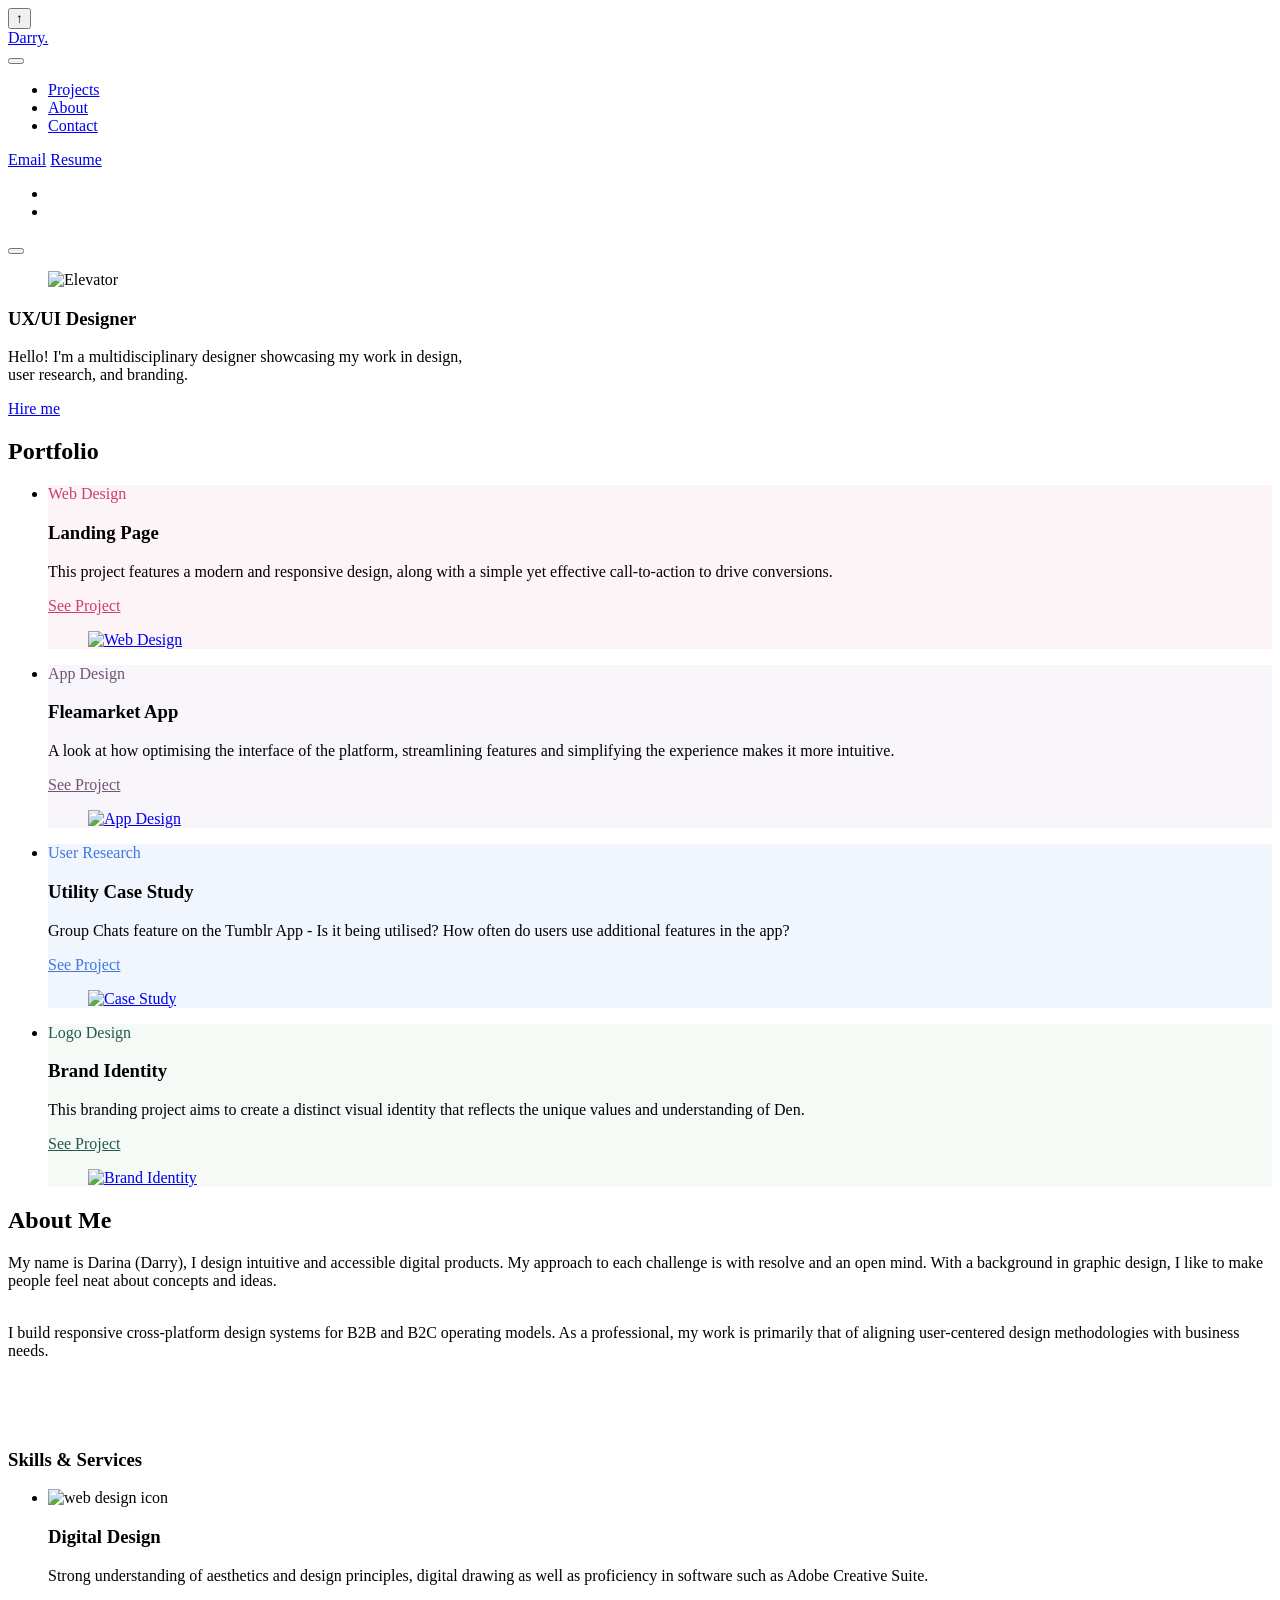
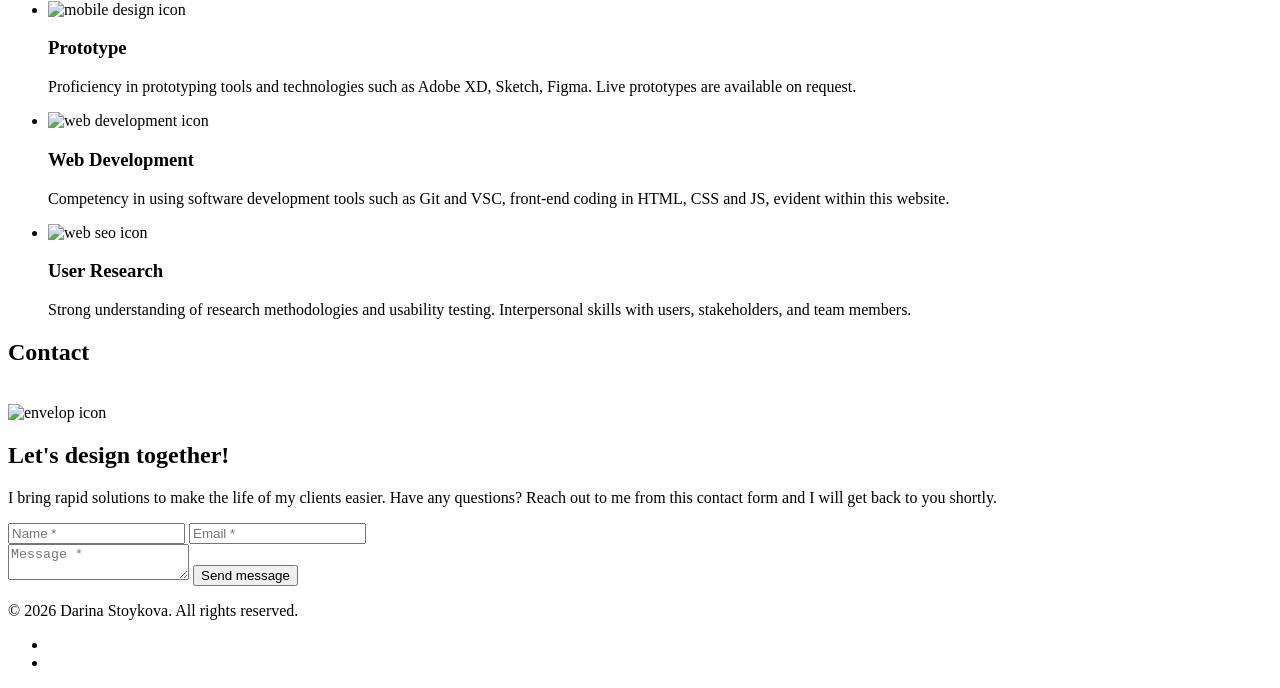
==== index.html @ 63b422dd "Got married" ====
<!DOCTYPE html>
<html lang="en">

<head>
  <meta charset="UTF-8">
  <meta http-equiv="X-UA-Compatible" content="IE=edge">
  <meta name="viewport" content="width=device-width, initial-scale=1.0">

  <!-- 
    - primary meta tags
  -->
  <title>Darina Stoykova</title>
  <meta name="title" content="Darina Stoykova - Portfolio Website">
  <meta name="description" content="Welcome to Darina's personal portfolio website :)">

  <!-- 
    - favicon
  -->
  <link rel="shortcut icon" href="./favicon.svg" type="image/svg+xml"> 

  <!-- 
    - google font link
  -->
  <link rel="preconnect" href="https://fonts.googleapis.com">
  <link rel="preconnect" href="https://fonts.gstatic.com" crossorigin>
  <link href="https://fonts.googleapis.com/css2?family=Manrope:wght@500;700&display=swap" rel="stylesheet">

  <!-- 
    - custom css link
  -->
  <link rel="stylesheet" href="./assets/css/style.css">
  <link rel="stylesheet" href="./assets/css/shape.css">
  


  <!-- 
    - preload images
  -->
  <link rel="preload" as="image" href="./assets/images/hero-banner.jpg">
  <!-- <link rel="preload" as="image" href="./assets/images/Blog.svg"> -->

  <!-- 
    - floating shapes 
  -->
  <button id="back-to-top-btn"> ↑ </button>


</head>

<body>

  <!-- 
    - #HEADER
  -->
  
  <header class="header" data-header>
    <div class="container">

     <a href="https://darinastoykova.github.io/" element class="logo"> Darry. </a> 
        <!-- <img src="./assets/images/...svg" width="64" height="24" alt="Darry home"> -->
      

      <nav class="navbar" data-navbar>

        <div class="navbar-top">
          <a href="#" class="logo">
            <!-- <img src="./assets/images/logo-light.svg" width="64" height="24" alt="Darry home"> -->
          </a>

          <button class="nav-close-btn" aria-label="close menu" data-nav-toggler>
            <ion-icon name="close-outline" aria-hidden="true"></ion-icon>
          </button>
        </div>

        <ul class="navbar-list">

          

          <li> 
            <a href="#portfolio" class="navbar-link" >Projects</a>
          </li>
          <li>
            <a href="#aboutme" class="navbar-link" >About</a>
          </li>

          <!-- <li>
            <a href="#" class="navbar-link">Resume</a>
          </li> -->

		  <li>
            <a href="#contact" class="navbar-link" >Contact</a>
          </li>

        </ul>

        <div class="wrapper">
          <a href="https://formsubmit.co/el/kopexa" class="social-link">Email</a>
          <!-- <a href="https://www.behance.net/darinastoykova" class="social-link">BeHance</a> -->
          <a href="https://drive.google.com/file/d/1IBI1pzovfIJgzTdyLalBbMPJ916jJwyF/view?usp=drive_link" target="_blank"  class="social-link">Resume</a>
        </div>

        <ul class="social-list">

          <li>
            <a href="https://www.behance.net/darinastoykova" class="social-link" target="_blank">
              <ion-icon name="logo-behance"></ion-icon>
            </a>
          </li>

          <li>
            <a href="https://www.linkedin.com/in/darinastoykova/" class="social-link" target="_blank">
              <ion-icon name="logo-linkedin"></ion-icon>
            </a>
          </li>

          <!-- <li>
            <a href="#" class="social-link">
              <ion-icon name="logo-dribbble"></ion-icon>
            </a>
          </li> -->

        </ul>
        

      </nav>

      <button class="nav-open-btn" aria-label="open menu" data-nav-toggler>
        <ion-icon name="menu-outline" aria-hidden="true"></ion-icon>
      </button>

      <div class="overlay" data-nav-toggler data-overlay></div>

    </div>
  </header>





  <main>
    <article>

      <!-- 
        - #HERO
      -->

      <section class="section hero" aria-label="home">
        <div class="container">

          <figure class="hero-banner">
            <img src="./assets/images/hero-banner.jpg" width="540" height="540" alt="Elevator" class="w-100"
              data-reveal="top"> 

            <!-- <img src=" " width="203" height="91" alt="Elipse" class="shape"
              data-reveal="top" data-reveal-delay="0.25s">  -->
          </figure>

          <div class="hero-content">

            <h1 class="h1 hero-title" data-reveal="top" data-reveal-delay="0.5s">
              UX/UI Designer
            </h1>

            <p class="section-text" data-reveal="top" data-reveal-delay="0.75s">
              Hello! I'm a multidisciplinary designer showcasing my work in design,
              <br> user research, and branding.
        
              <!-- Hello! My mission is to design for great experiences. -->
				<!-- Hello! I'm Darina, a freelance user experience and graphic designer currently based in Varna. Let's create
			  together! -->
            </p>
            
            <div class="btn-wrapper" data-reveal="top" data-reveal-delay="1s">
              

              <a href="#contact" class="btn btn-primary">Hire me</a>
              <!-- <a href="https://drive.google.com/file/d/1IBI1pzovfIJgzTdyLalBbMPJ916jJwyF/view?usp=share_link" class="btn btn-primary">Resume</a>  -->
              
            </div>
          

          </div>

        </div>
      </section>

      <!-- 
        - #PROJECT
      -->
      
      <section class="section project" aria-labelledby="project-label" id="portfolio">
        
        
          <div class="shape"> </div>
          
        <div class="project-container"> </div>
        <div class="container">
          
          
         
          

            <div class="title-wrapper" data-reveal="top">
           
			       <h2 class="h2 section-title" id="project-label">Portfolio</h2>
              

              <!-- <p class="section-text">
                Check out some of my latest projects with creative ideas. 
              </p> -->
			  
            </div>
             

            <!-- <a href="#" class="btn btn-secondary">See All Projects</a>  -->

          
                                                                                             
          <ul class="grid-list">
            

            <li>
              <div class="project-card project-card-1" style="background-color: #fcf4f6">

                <div class="card-content" data-reveal="left">

                  <p class="card-tag" style="color: #ce3e6c">Web Design</p>

                  <h3 class="h3 card-title">Landing Page</h3>

                  <p class="card-text">
                    <!-- Maecenas faucibus mollis interdum sed posuere consectetur est at lobortis. Scelerisque id ligula
                    porta felis euismod semper. Fusce dapibus tellus cursus. -->
                    This project features a modern and responsive design, along with a simple yet effective call-to-action to drive conversions. 
                  </p>

                  <a href="./LandingPage.html"  target="_self" class="btn-text" style="color: #ce3e6c">
                    <span class="span">See Project</span>

                    <ion-icon name="arrow-forward-outline" aria-hidden="true"></ion-icon>
                  </a>

                </div>

                <figure class="card-banner" data-reveal="right">
                  <a href="./LandingPage.html"><img src="./assets/images/Frame 1.png" width="650" height="370" loading="lazy" alt="Web Design"
                    class="w-100"> </a>
                </figure>

              </div>
            </li>

            <li>
              <div class="project-card project-card-2" style="background-color: #f8f5fb">

                <div class="card-content" data-reveal="right">

                  <p class=" card-tag" style="color: #725570">App Design</p>

                  <h3 class="h3 card-title">Fleamarket App</h3>

                  <p class="card-text">
                    A look at how optimising the interface of the platform, streamlining features and simplifying the experience makes it more intuitive.
                  </p>

                  <a href="./FleamarketApp.html"  target="_self" class="btn-text" style="color: #725570">
                    <span class="span">See Project</span>

                    <ion-icon name="arrow-forward-outline" aria-hidden="true"></ion-icon>
                  </a>

                </div>

                <figure class="card-banner" data-reveal="left">
                  <a href="./FleamarketApp.html" ><img src="./assets/images/project-2.png" width="625" height="367" loading="lazy" alt="App Design"
                    class="w-100"> </a>
                </figure>

              </div>
            </li>

            <li>
              <div class="project-card project-card-3" style="background-color: #f1f5fd">

                <div class="card-content" data-reveal="left">

                  <p class=" card-tag" style="color: #3f78e0">User Research</p>

                  <h3 class="h3 card-title">Utility Case Study</h3>

                  <p class="card-text">
                    <!-- Maecenas faucibus mollis interdum sed posuere porta consectetur cursus porta lobortis. Scelerisque
                    id ligula felis. -->
                    Group Chats feature on the Tumblr App - Is it being utilised? How often do users use additional 
                    features in the app?
                  </p>

                  <a href="./UserResearch.html" target="_self" class="btn-text" style="color: #3f78e0">
                    <span class="span">See Project</span>

                    <ion-icon name="arrow-forward-outline" aria-hidden="true"></ion-icon>
                  </a>

                </div>

                <figure class="card-banner" data-reveal="right">
                  <a href="./UserResearch.html"> <img src="./assets/images/project-3.png" width="625" height="367" loading="lazy" alt="Case Study" 
                    class="w-110"> </a>
                </figure>

              </div>
            </li>

            <li>
              <div class="project-card project-card-4" style="background-color: #f5faf7">

                <div class="card-content" data-reveal="left">

                  <p class=" card-tag" style="color: #225b4a">Logo Design</p>

                  <h3 class="h3 card-title">Brand Identity</h3>

                  <p class="card-text">
                    This branding project aims to create a distinct visual identity 
                    that reflects the unique values and understanding of Den.
                  </p>

                  <a href="./LogoDesign.html" target="_self" class="btn-text" style="color: #225b4a">
                    <span class="span">See Project</span>

                    <ion-icon name="arrow-forward-outline" aria-hidden="true"></ion-icon>
                  </a>

                </div>

                <figure class="card-banner" data-reveal="right">
                  <a href="./LogoDesign.html"> <img src="./assets/images/project-4.png" width="620" height="370" loading="lazy" alt="Brand Identity"
                    class="w-100"> </a>
                </figure>

              </div>
            </div>
            </li>

          </ul>

         
          </div>
        
      

        

      
      

      </section>
 
    
    <!-- 
        - #ABOUT
      -->
 

      <!-- Whether it's a branding project, a website, or product design, -->
      
	  <section class="section about" aria-label="about" id="aboutme">
     
      
        <div class="container">

          <div class="wrapper">

            <div data-reveal="left">
              <h2 class="h2 section-title">About Me</h2>
              

              <p class="section-text" >
                My name is Darina (Darry), I design intuitive and accessible digital products. 
                My approach to each challenge is with resolve and an open mind. With a background in graphic design, I like to make people feel neat about concepts and ideas.
              </p>

              
            </div>
            <div data-reveal="right">
              
            <p class="section-text right" >
              <br> I build responsive cross-platform design systems for B2B and B2C operating models. As a professional, my work is primarily that of aligning user-centered design methodologies with business needs.
            </p>
            </div>

          

          </div>
          <br>
          <br>
          <br>
          
          <div class="wrapper" data-reveal="bottom" data-reveal-delay="0.25s">
          
            <h3 class="h3 section-title">Skills & Services</h3>
            <section text-align="right">
            <div class="btn-wrapper" data-reveal="bottom" data-reveal-delay="0.25s">
              
              
              <!-- <a href="https://drive.google.com/file/d/1IBI1pzovfIJgzTdyLalBbMPJ916jJwyF/view?usp=share_link" class="btn btn-secondary" target="_blank">Download Resume ↓</a> -->
              
            </div>
             </section>
          </div>
          
          <ul class="grid-list">

            <li data-reveal="bottom">
              <div class="about-card">

                <div class="card-icon">
                  <img src="./assets/images/icon-1.svg" width="52" height="52" loading="lazy" alt="web design icon">
                </div>

                <h3 class="h4 card-title">Digital Design</h3>

                <p class="card-text">
                  <!-- Nulla vitae elit libero, a pharetra augue. Donec id elit non mi porta gravida at eget metus. Cras
                  justo cum sociis natoque magnis. -->
                   Strong understanding of aesthetics and design principles, digital drawing as well as proficiency in software such as Adobe Creative Suite.


                  <!-- Graphic Design <br> Mock-ups <br> Editing  -->
                </p> 

              </div>
            </li>

            <li data-reveal="bottom" data-reveal-delay="0.25s">
              <div class="about-card">

                <div class="card-icon">
                  <img src="./assets/images/icon-2.svg" width="52" height="52" loading="lazy" alt="mobile design icon">
                </div>

                <h3 class="h4 card-title">Prototype</h3>

                <p class="card-text">
                  <!-- Nulla vitae elit libero, a pharetra augue. Donec id elit non mi porta gravida at eget metus. Cras
                  justo cum sociis natoque magnis. -->
                  Proficiency in prototyping tools and technologies such as Adobe XD, Sketch, Figma. Live prototypes are available on request.
                  
                </p>

              </div>
            </li>

            <li data-reveal="bottom" data-reveal-delay="0.5s">
              <div class="about-card">

                <div class="card-icon">
                  <img src="./assets/images/icon-3.svg" width="52" height="52" loading="lazy"
                    alt="web development icon">
                </div>

                <h3 class="h4 card-title">Web Development</h3>

                <p class="card-text">
                  <!-- Nulla vitae elit libero, a pharetra augue. Donec id elit non mi porta gravida at eget metus. Cras
                  justo cum sociis natoque magnis. -->
                  Competency in using software development tools such as Git and VSC, front-end coding in HTML, CSS and JS, evident within this website.
                </p> 

              </div>
            </li>

            <li data-reveal="bottom" data-reveal-delay="0.75s">
              <div class="about-card">

                <div class="card-icon">
                  <img src="./assets/images/icon-4.svg" width="52" height="52" loading="lazy" alt="web seo icon">
                </div>

                <h3 class="h4 card-title">User Research</h3>

                <p class="card-text">
                  <!-- Nulla vitae elit libero, a pharetra augue. Donec id elit non mi porta gravida at eget metus. Cras
                  justo cum sociis natoque magnis. -->
                  Strong understanding of research methodologies and usability testing. Interpersonal skills with users, stakeholders, and team members. 
                </p> 

              </div>
            </li>
          
          </ul>

          
        </section>
        </div>
        <div class="shape"> </div>


      <!-- 
        - #CONTACT
      -->
        
      <!-- <div class="shape"> </div>
          <div class="project-container"> </div> -->
      <section class="section contact" aria-label="contact" id="contact">
        
        
        
        
        <div class="container">
          <div class="grid-list" data-reveal="left">
            
            <h2 class="h2 section-title">Contact</h2> 
            <br>
            
          </div>
            
            

          <div class="contact-card">

            <div class="contact-content" data-reveal="left">
              

              <div class="card-icon">
                <img src="./assets/images/icon-5.svg" width="44" height="44" loading="lazy" alt="envelop icon">
              </div>

              <h2 class="h2 section-title">Let's design together!</h2>

              <p class="section-text">
                I bring rapid solutions to make the life of my clients easier. Have any questions? Reach out to me from
                this contact form and I will get back to you shortly.
              </p>

            </div>

            <form action="https://formspree.io/f/xrgvozpp" target="_self"  class="contact-form" data-reveal="right" method="post">

              <div class="input-wrapper">
                <input type="text" name="name" placeholder="Name *" required class="input-field">
                <input type="hidden" name="_next" value="Thank you!" >

                <input type="email" name="email_address" placeholder="Email *" required class="input-field">
              </div>

              <textarea name="message" placeholder="Message *" required class="input-field"></textarea>

              <button type="submit" class="btn btn-secondary" target="_next" >Send message</button>

            </form>

          </div>

        </div>
      </section>

    </article>
 
  </main>





  <!-- 
    - #FOOTER
  -->

  <footer class="footer">
    <div class="container">

      <p class="copyright">
        © 2026 Darina Stoykova. All rights reserved.
      </p>
   
      <ul class="social-list">

        <li>
          <a href="https://www.behance.net/darinastoykova" class="social-link" target="_blank">
            <ion-icon name="logo-behance"></ion-icon>
          </a>
        </li>

        <li>
          <a href="https://www.linkedin.com/in/darinastoykova/" class="social-link" target="_blank">
            <ion-icon name="logo-linkedin"></ion-icon>
          </a>
        </li>

        <!-- <li>
          <a href="#" class="social-link">
            <ion-icon name="logo-dribbble"></ion-icon>
          </a>
        </li> -->

      </ul>

    </div>
  </footer>



 <!-- 
    - ionicon link
  -->
  <script type="module" src="https://unpkg.com/ionicons@5.5.2/dist/ionicons/ionicons.esm.js"></script>
  <script nomodule src="https://unpkg.com/ionicons@5.5.2/dist/ionicons/ionicons.js"></script>
  <script src="https://ajax.googleapis.com/ajax/libs/jquery/3.6.3/jquery.min.js"></script>

  <!-- 
    - custom js link
  -->
  <script src="./assets/js/script.js"></script>
  <script src="./assets/js/shape.js"></script>


    
  
</body>

</html>
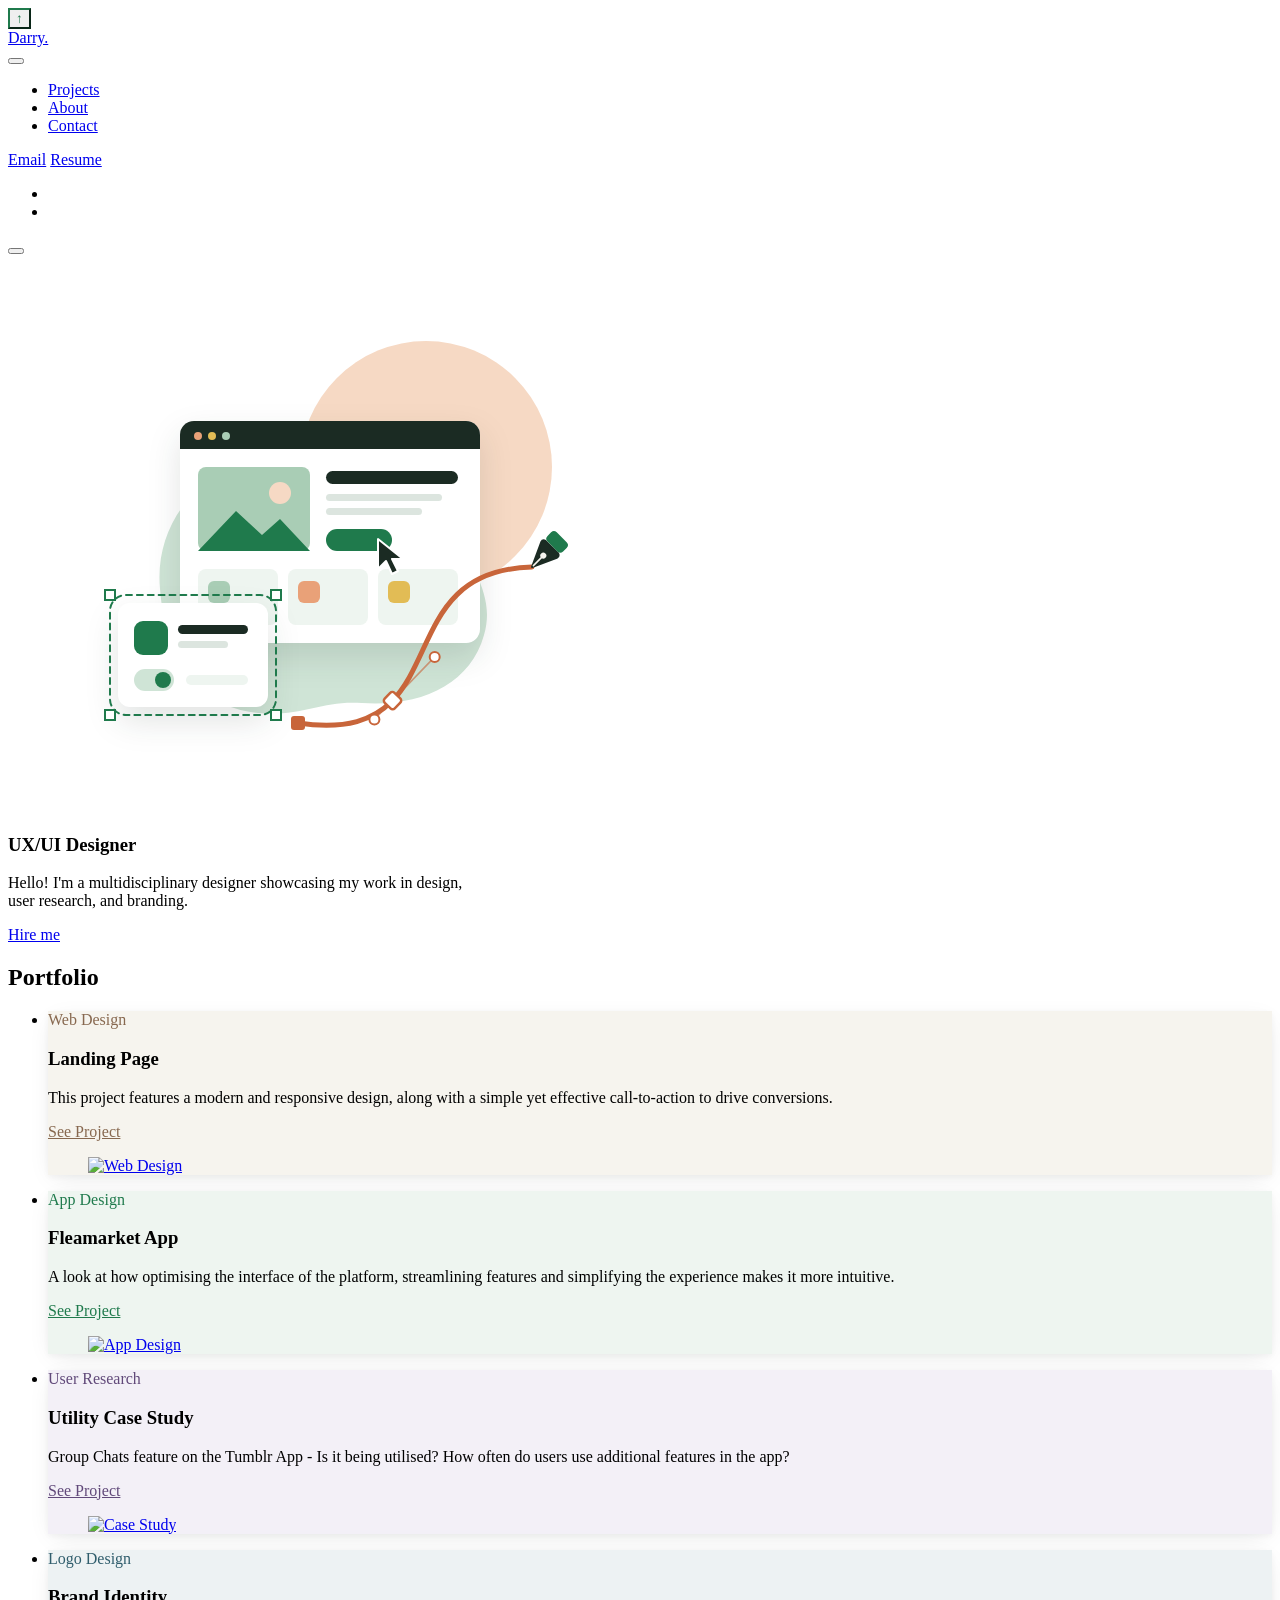
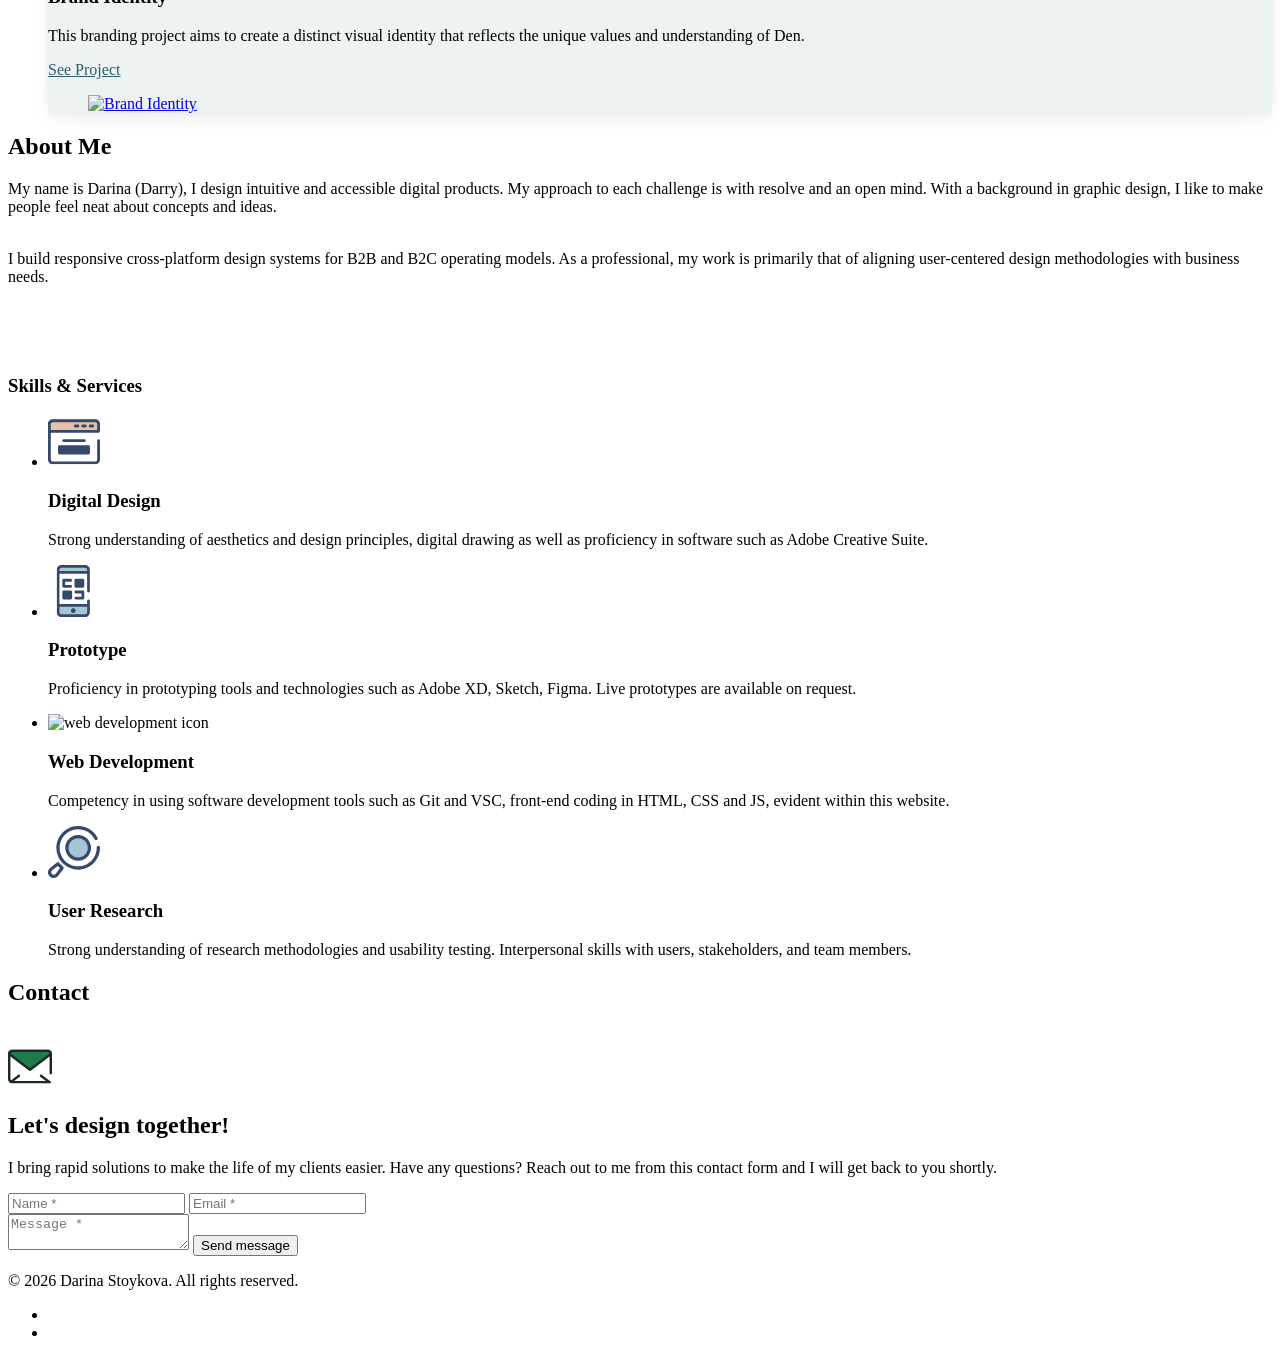
==== commit b415584d: "Colour changes in css" ====
--- a/index.html
+++ b/index.html
@@ -30,13 +30,14 @@
   -->
   <link rel="stylesheet" href="./assets/css/style.css">
   <link rel="stylesheet" href="./assets/css/shape.css">
+  <link rel="stylesheet" href="./assets/css/theme.css">
   
 
 
   <!-- 
     - preload images
   -->
-  <link rel="preload" as="image" href="./assets/images/hero-banner.jpg">
+  <link rel="preload" as="image" href="./assets/images/hero-illustration.svg">
   <!-- <link rel="preload" as="image" href="./assets/images/Blog.svg"> -->
 
   <!-- 
@@ -148,7 +149,7 @@
         <div class="container">
 
           <figure class="hero-banner">
-            <img src="./assets/images/hero-banner.jpg" width="540" height="540" alt="Elevator" class="w-100"
+            <img src="./assets/images/hero-illustration.svg" width="540" height="540" alt="Illustration of a web page layout being designed, with a pen-tool curve and a selected component" class="w-100"
               data-reveal="top"> 
 
             <!-- <img src=" " width="203" height="91" alt="Elipse" class="shape"
@@ -415,7 +416,7 @@
               <div class="about-card">
 
                 <div class="card-icon">
-                  <img src="./assets/images/icon-1.svg" width="52" height="52" loading="lazy" alt="web design icon">
+                  <img src="./assets/images/icon-1-theme.svg" width="52" height="52" loading="lazy" alt="web design icon">
                 </div>
 
                 <h3 class="h4 card-title">Digital Design</h3>
@@ -436,7 +437,7 @@
               <div class="about-card">
 
                 <div class="card-icon">
-                  <img src="./assets/images/icon-2.svg" width="52" height="52" loading="lazy" alt="mobile design icon">
+                  <img src="./assets/images/icon-2-theme.svg" width="52" height="52" loading="lazy" alt="mobile design icon">
                 </div>
 
                 <h3 class="h4 card-title">Prototype</h3>
@@ -474,7 +475,7 @@
               <div class="about-card">
 
                 <div class="card-icon">
-                  <img src="./assets/images/icon-4.svg" width="52" height="52" loading="lazy" alt="web seo icon">
+                  <img src="./assets/images/icon-4-theme.svg" width="52" height="52" loading="lazy" alt="web seo icon">
                 </div>
 
                 <h3 class="h4 card-title">User Research</h3>
@@ -523,7 +524,7 @@
               
 
               <div class="card-icon">
-                <img src="./assets/images/icon-5.svg" width="44" height="44" loading="lazy" alt="envelop icon">
+                <img src="./assets/images/icon-5-theme.svg" width="44" height="44" loading="lazy" alt="envelop icon">
               </div>
 
               <h2 class="h2 section-title">Let's design together!</h2>
--- a/assets/css/theme.css
+++ b/assets/css/theme.css
@@ -0,0 +1,91 @@
+/* =====================================================
+   Darry. colour refresh (prototype)
+   Load AFTER style.css and shape.css. Only colours change.
+   Palette: forest green primary, sage support,
+   warm apricot complement, warm paper neutrals.
+   ===================================================== */
+:root {
+  --white: hsla(0, 0%, 100%, 1);
+  --cultured: #F6F4EE;               /* hero background: warm paper   */
+  --snow: #EEF5F0;                   /* contact card: sage tint       */
+  --manatee: #8A968F;                /* placeholders                  */
+  --black-coral: #4E5D55;            /* body text: green-grey         */
+  --cadet-blue-crayola_a20: hsla(146, 22%, 60%, 0.22);
+  --cinnamon-satin: #1F7A4C;         /* primary: forest green         */
+  --raisin-black: #14211A;           /* mobile nav, dark surfaces     */
+  --raisin-black_a6: hsla(148, 24%, 10%, 0.06);
+  --gunmetal: #23332B;
+  --charcoal: #1B2B23;               /* headings                      */
+  --shadow-1: 0 0 20px hsla(148, 24%, 10%, 0.05);
+  --shadow-2: 0 4px 28px hsla(148, 24%, 10%, 0.07);
+}
+::selection { background: #CFE4D6; color: #1B2B23; }
+.btn-primary:is(:hover, :focus-visible) { background-color: #17603B; border-color: #17603B; }
+:focus-visible { outline: 2px solid #1F7A4C; outline-offset: 3px; }
+
+#back-to-top-btn { color: #1F7A4C; border-color: #1F7A4C; }
+#back-to-top-btn:hover, #back-to-top-btn:focus { background-color: #1F7A4C; color: #fff; }
+
+/* project cards: sage / apricot / heather / mist, hues spread around the wheel at equal lightness
+   (replace the inline styles in index.html with these values) */
+.project-card-1 { background-color: #F6F4EE !important; }
+.project-card-1 .card-tag, .project-card-1 .btn-text { color: #87684F !important; }
+.project-card-2 { background-color: #EEF5F0 !important; }   /* sage tint */
+.project-card-2 .card-tag, .project-card-2 .btn-text { color: #1F7A4C !important; }   /* forest green */
+.project-card-4 { background-color: #EDF2F3 !important; }
+.project-card-4 .card-tag, .project-card-4 .btn-text { color: #2F5D6C !important; }
+.project-card-3 { background-color: #F3F0F7 !important; }
+.project-card-3 .card-tag, .project-card-3 .btn-text { color: #61497A !important; }
+
+/* floating confetti, remapped from shape.css */
+.shape-container--1 .random-shape:after { color: #E8E1CC; }
+.shape-container--2 .random-shape:after { color: #1F7A4C; }
+.shape-container--3 .random-shape:after { color: #A9CDB5; }
+.shape-container--4 .random-shape:after { color: #A9CDB5; }
+.shape-container--5 .random-shape:after { color: #1F7A4C; }
+.shape-container--6 .random-shape:after { color: #E2BC55; }
+.shape-container--7 .random-shape:after { color: #E2BC55; }
+.shape-container--8 .random-shape:after { color: #E2BC55; }
+.shape-container--9 .random-shape:after { color: #A9CDB5; }
+.shape-container--10 .random-shape:after { color: #E9A178; }
+.shape-container--11 .random-shape:after { color: #E9A178; }
+.shape-container--12 .random-shape:after { color: #1F7A4C; }
+.shape-container--13 .random-shape:after { color: #A9CDB5; }
+.shape-container--14 .random-shape:after { color: #1F7A4C; }
+.shape-container--15 .random-shape:after { color: #1F7A4C; }
+.shape-container--16 .random-shape:after { color: #1F7A4C; }
+.shape-container--17 .random-shape:after { color: #E8E1CC; }
+.shape-container--18 .random-shape:after { color: #A9CDB5; }
+.shape-container--19 .random-shape:after { color: #E8E1CC; }
+.shape-container--20 .random-shape:after { color: #E8E1CC; }
+.shape-container--21 .random-shape:after { color: #E8E1CC; }
+.shape-container--22 .random-shape:after { color: #1F7A4C; }
+.shape-container--23 .random-shape:after { color: #E9A178; }
+.shape-container--24 .random-shape:after { color: #E9A178; }
+.shape-container--25 .random-shape:after { color: #E9A178; }
+.shape-container--26 .random-shape:after { color: #E2BC55; }
+.shape-container--27 .random-shape:after { color: #1F7A4C; }
+.shape-container--28 .random-shape:after { color: #E8E1CC; }
+.shape-container--29 .random-shape:after { color: #E2BC55; }
+.shape-container--30 .random-shape:after { color: #1F7A4C; }
+.shape-container--31 .random-shape:after { color: #E2BC55; }
+.shape-container--32 .random-shape:after { color: #E8E1CC; }
+.shape-container--33 .random-shape:after { color: #E9A178; }
+.shape-container--34 .random-shape:after { color: #A9CDB5; }
+.shape-container--35 .random-shape:after { color: #E8E1CC; }
+.shape-container--36 .random-shape:after { color: #A9CDB5; }
+.shape-container--37 .random-shape:after { color: #A9CDB5; }
+.shape-container--38 .random-shape:after { color: #E9A178; }
+.shape-container--39 .random-shape:after { color: #E9A178; }
+.shape-container--40 .random-shape:after { color: #E8E1CC; }
+.shape-container--41 .random-shape:after { color: #1F7A4C; }
+.shape-container--42 .random-shape:after { color: #E2BC55; }
+.shape-container--43 .random-shape:after { color: #E2BC55; }
+.shape-container--44 .random-shape:after { color: #A9CDB5; }
+.shape-container--45 .random-shape:after { color: #E9A178; }
+.shape-container--46 .random-shape:after { color: #1F7A4C; }
+.shape-container--47 .random-shape:after { color: #E8E1CC; }
+.shape-container--48 .random-shape:after { color: #1F7A4C; }
+.shape-container--49 .random-shape:after { color: #A9CDB5; }
+.shape-container--50 .random-shape:after { color: #E9A178; }
+.project-card { box-shadow: 0 6px 24px -6px hsla(148, 24%, 10%, 0.10), 0 2px 6px hsla(148, 24%, 10%, 0.04) !important; }
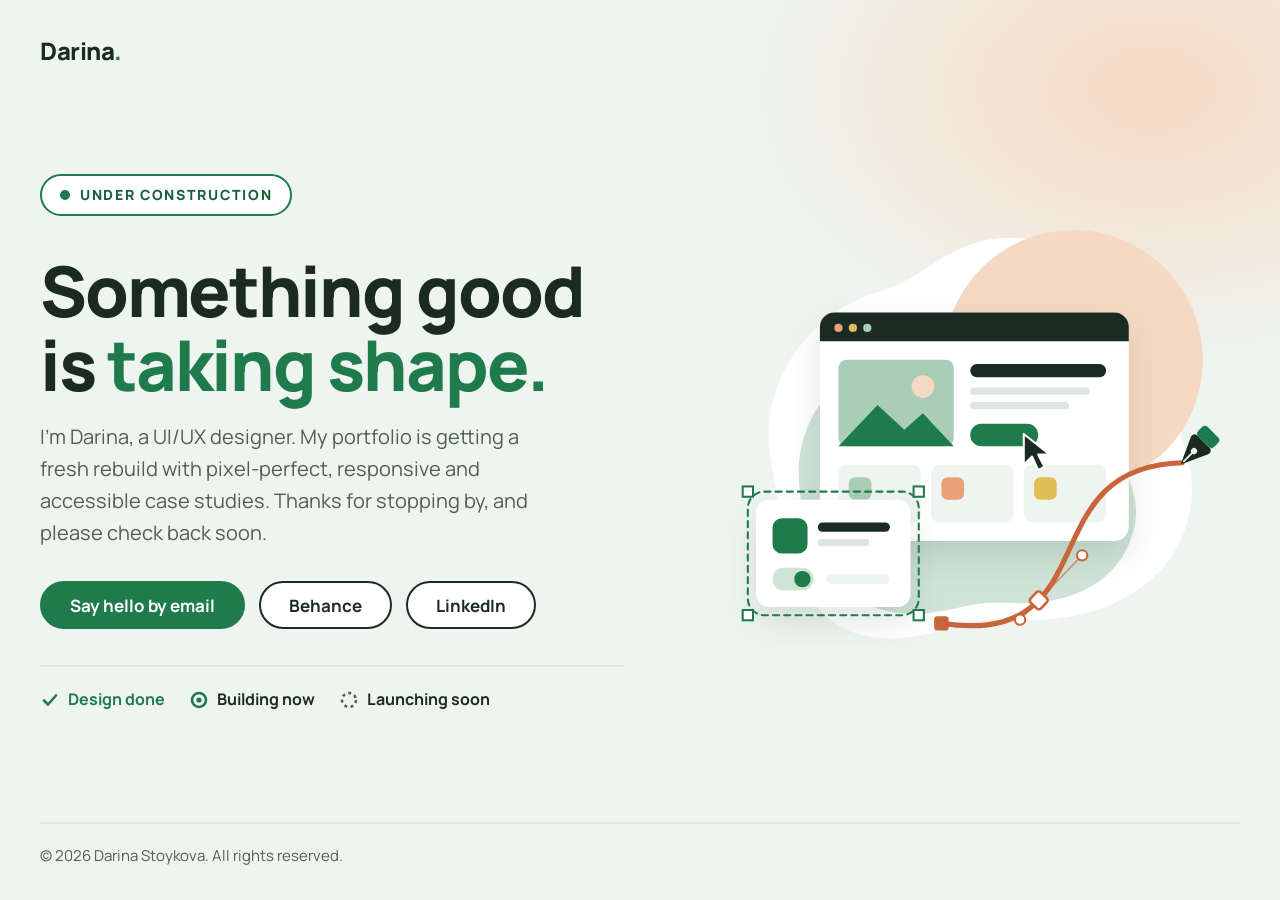
==== commit 3f78815b: "portfolio website under construction" ====
--- a/index.html
+++ b/index.html
@@ -1,623 +1,181 @@
 <!DOCTYPE html>
 <html lang="en">
-
 <head>
   <meta charset="UTF-8">
-  <meta http-equiv="X-UA-Compatible" content="IE=edge">
   <meta name="viewport" content="width=device-width, initial-scale=1.0">
-
-  <!-- 
-    - primary meta tags
-  -->
-  <title>Darina Stoykova</title>
-  <meta name="title" content="Darina Stoykova - Portfolio Website">
-  <meta name="description" content="Welcome to Darina's personal portfolio website :)">
-
-  <!-- 
-    - favicon
-  -->
-  <link rel="shortcut icon" href="./favicon.svg" type="image/svg+xml"> 
-
-  <!-- 
-    - google font link
-  -->
+  <title>Under construction | Darina Stoykova, UI/UX Designer</title>
+  <meta name="description" content="The portfolio of Darina Stoykova, UI/UX designer, is being rebuilt. Please check back soon or get in touch.">
+  <meta name="theme-color" content="#EEF5F0">
   <link rel="preconnect" href="https://fonts.googleapis.com">
   <link rel="preconnect" href="https://fonts.gstatic.com" crossorigin>
-  <link href="https://fonts.googleapis.com/css2?family=Manrope:wght@500;700&display=swap" rel="stylesheet">
+  <link href="https://fonts.googleapis.com/css2?family=Manrope:wght@500;700;800&display=swap" rel="stylesheet">
+  <style>
+    /* Palette taken from illustration.svg. Contrast ratios (WCAG 2.0 AA needs 4.5:1 text, 3:1 UI):
+       green  #1F7A4C on sage #EEF5F0  4.8:1   | white on green  5.3:1
+       ink    #1B2B23 on sage          13:1    | slate #4E5D55 on sage  6.1:1
+       hover  #17603B on white         7.3:1 */
+    :root {
+      --sage: #EEF5F0;
+      --white: #FFFFFF;
+      --green: #1F7A4C;
+      --green-deep: #17603B;
+      --peach: #F6D9C4;
+      --ink: #1B2B23;
+      --slate: #4E5D55;
+      --line: #DCE5DF;
+      --ff: "Manrope", system-ui, -apple-system, "Segoe UI", sans-serif;
+    }
+    *, *::before, *::after { box-sizing: border-box; }
+    html { font-size: 62.5%; }
+    body {
+      margin: 0;
+      min-height: 100vh;
+      display: flex;
+      flex-direction: column;
+      font-family: var(--ff);
+      font-size: 1.8rem;
+      line-height: 1.6;
+      color: var(--slate);
+      background:
+        radial-gradient(60rem 40rem at 90% 10%, var(--peach) 0%, transparent 70%),
+        var(--sage);
+    }
+    .sr-only { position: absolute; width: 1px; height: 1px; overflow: hidden; clip: rect(0 0 0 0); white-space: nowrap; }
+    .skip {
+      position: absolute; left: 1.6rem; top: -6rem;
+      background: var(--ink); color: var(--white);
+      padding: 1.2rem 2rem; border-radius: 999px; font-weight: 700; text-decoration: none;
+      z-index: 10;
+    }
+    .skip:focus { top: 1.6rem; }
+    a:focus-visible, button:focus-visible { outline: 3px solid var(--ink); outline-offset: 3px; border-radius: 999px; }
 
-  <!-- 
-    - custom css link
-  -->
-  <link rel="stylesheet" href="./assets/css/style.css">
-  <link rel="stylesheet" href="./assets/css/shape.css">
-  <link rel="stylesheet" href="./assets/css/theme.css">
-  
+    header, main, footer { width: min(120rem, 100% - 4rem); margin-inline: auto; }
+    header { padding-block: 3.2rem 0; }
+    .brand { font-size: 2.4rem; font-weight: 800; color: var(--ink); text-decoration: none; letter-spacing: -.02em; }
+    .brand span { color: var(--green); }
 
+    main {
+      flex: 1;
+      display: grid;
+      grid-template-columns: 1fr;
+      gap: 4rem;
+      align-items: center;
+      padding-block: 4rem 6rem;
+    }
+    .badge {
+      display: inline-flex; align-items: center; gap: 1rem;
+      padding: .8rem 1.8rem;
+      background: var(--white);
+      border: 2px solid var(--green);
+      border-radius: 999px;
+      color: var(--green-deep);
+      font-size: 1.4rem; font-weight: 800;
+      letter-spacing: .12em; text-transform: uppercase;
+    }
+    .badge i { width: 1rem; height: 1rem; border-radius: 50%; background: var(--green); }
+    h1 {
+      margin: 2.4rem 0 2rem;
+      font-size: clamp(3.8rem, 2.6rem + 4.2vw, 7rem);
+      line-height: 1.05;
+      letter-spacing: -.03em;
+      font-weight: 800;
+      color: var(--ink);
+    }
+    h1 em { font-style: normal; color: var(--green); }
+    .lead { max-width: 52rem; margin: 0 0 3.2rem; font-size: 2rem; }
 
-  <!-- 
-    - preload images
-  -->
-  <link rel="preload" as="image" href="./assets/images/hero-illustration.svg">
-  <!-- <link rel="preload" as="image" href="./assets/images/Blog.svg"> -->
+    .actions { display: flex; flex-wrap: wrap; gap: 1.4rem; margin: 0; padding: 0; list-style: none; }
+    .btn {
+      display: inline-flex; align-items: center; justify-content: center;
+      min-height: 4.8rem; padding: 1.1rem 2.8rem;
+      font: 700 1.7rem/1 var(--ff);
+      text-decoration: none;
+      border: 2px solid var(--green);
+      border-radius: 999px;
+      transition: transform .2s ease, background-color .2s ease, color .2s ease;
+    }
+    .btn-primary { background: var(--green); color: var(--white); }
+    .btn-primary:hover { background: var(--green-deep); border-color: var(--green-deep); transform: translateY(-3px); }
+    .btn-ghost { background: var(--white); color: var(--ink); border-color: var(--ink); }
+    .btn-ghost:hover { background: var(--ink); color: var(--white); transform: translateY(-3px); }
 
-  <!-- 
-    - floating shapes 
-  -->
-  <button id="back-to-top-btn"> ↑ </button>
+    .status {
+      display: flex; flex-wrap: wrap; gap: 1rem 2.4rem;
+      margin: 3.6rem 0 0; padding: 2rem 0 0; list-style: none;
+      border-top: 2px solid var(--line);
+      font-size: 1.6rem; font-weight: 700; color: var(--ink);
+    }
+    .status li { display: flex; align-items: center; gap: .8rem; }
+    .status svg { flex: none; }
+    .status .done { color: var(--green); }
 
+    .art { margin: 0; }
+    .art img { display: block; width: 100%; max-width: 56rem; height: auto; margin-inline: auto; animation: float 7s ease-in-out infinite; }
+    @keyframes float { 50% { transform: translateY(-1.2rem); } }
 
+    footer { padding-block: 0 3.2rem; font-size: 1.5rem; color: var(--slate); }
+    footer p { margin: 0; padding-top: 2rem; border-top: 2px solid var(--line); }
+
+    @media (min-width: 900px) {
+      main { grid-template-columns: 1.05fr 1fr; gap: 6rem; }
+    }
+    @media (prefers-reduced-motion: reduce) {
+      .art img { animation: none; }
+      .btn { transition: none; }
+      .btn:hover { transform: none; }
+    }
+    @media (forced-colors: active) {
+      .btn, .badge { border: 2px solid ButtonText; }
+    }
+  </style>
 </head>
+<body>
+  <a class="skip" href="#content">Skip to main content</a>
 
-<body>
-
-  <!-- 
-    - #HEADER
-  -->
-  
-  <header class="header" data-header>
-    <div class="container">
-
-     <a href="https://darinastoykova.github.io/" element class="logo"> Darry. </a> 
-        <!-- <img src="./assets/images/...svg" width="64" height="24" alt="Darry home"> -->
-      
-
-      <nav class="navbar" data-navbar>
-
-        <div class="navbar-top">
-          <a href="#" class="logo">
-            <!-- <img src="./assets/images/logo-light.svg" width="64" height="24" alt="Darry home"> -->
-          </a>
-
-          <button class="nav-close-btn" aria-label="close menu" data-nav-toggler>
-            <ion-icon name="close-outline" aria-hidden="true"></ion-icon>
-          </button>
-        </div>
-
-        <ul class="navbar-list">
-
-          
-
-          <li> 
-            <a href="#portfolio" class="navbar-link" >Projects</a>
-          </li>
-          <li>
-            <a href="#aboutme" class="navbar-link" >About</a>
-          </li>
-
-          <!-- <li>
-            <a href="#" class="navbar-link">Resume</a>
-          </li> -->
-
-		  <li>
-            <a href="#contact" class="navbar-link" >Contact</a>
-          </li>
-
-        </ul>
-
-        <div class="wrapper">
-          <a href="https://formsubmit.co/el/kopexa" class="social-link">Email</a>
-          <!-- <a href="https://www.behance.net/darinastoykova" class="social-link">BeHance</a> -->
-          <a href="https://drive.google.com/file/d/1IBI1pzovfIJgzTdyLalBbMPJ916jJwyF/view?usp=drive_link" target="_blank"  class="social-link">Resume</a>
-        </div>
-
-        <ul class="social-list">
-
-          <li>
-            <a href="https://www.behance.net/darinastoykova" class="social-link" target="_blank">
-              <ion-icon name="logo-behance"></ion-icon>
-            </a>
-          </li>
-
-          <li>
-            <a href="https://www.linkedin.com/in/darinastoykova/" class="social-link" target="_blank">
-              <ion-icon name="logo-linkedin"></ion-icon>
-            </a>
-          </li>
-
-          <!-- <li>
-            <a href="#" class="social-link">
-              <ion-icon name="logo-dribbble"></ion-icon>
-            </a>
-          </li> -->
-
-        </ul>
-        
-
-      </nav>
-
-      <button class="nav-open-btn" aria-label="open menu" data-nav-toggler>
-        <ion-icon name="menu-outline" aria-hidden="true"></ion-icon>
-      </button>
-
-      <div class="overlay" data-nav-toggler data-overlay></div>
-
-    </div>
+  <header>
+    <a class="brand" href="./" aria-label="Darina Stoykova, home">Darina<span>.</span></a>
   </header>
 
+  <main id="content">
+    <section aria-labelledby="title">
+      <p class="badge"><i aria-hidden="true"></i>Under construction</p>
+      <h1 id="title">Something good is <em>taking shape.</em></h1>
+      <p class="lead">
+        I'm Darina, a UI/UX designer. My portfolio is getting a fresh rebuild with
+        pixel-perfect, responsive and accessible case studies. Thanks for stopping by,
+        and please check back soon.
+      </p>
 
+      <ul class="actions">
+        <li><a class="btn btn-primary" href="mailto:dar.stoykova@gmail.com">Say hello by email</a></li>
+        <li><a class="btn btn-ghost" href="https://www.behance.net/darinastoykova" rel="noopener">Behance<span class="sr-only"> (opens my Behance profile)</span></a></li>
+        <li><a class="btn btn-ghost" href="https://www.linkedin.com/in/darinastoykova" rel="noopener">LinkedIn<span class="sr-only"> (opens my LinkedIn profile)</span></a></li>
+      </ul>
 
+      <ul class="status" aria-label="Rebuild progress">
+        <li class="done">
+          <svg width="20" height="20" viewBox="0 0 20 20" aria-hidden="true"><path d="M4 10.5l4 4 8-9" fill="none" stroke="currentColor" stroke-width="2.6" stroke-linecap="round" stroke-linejoin="round"/></svg>
+          Design done
+        </li>
+        <li>
+          <svg width="20" height="20" viewBox="0 0 20 20" aria-hidden="true"><circle cx="10" cy="10" r="7" fill="none" stroke="#1F7A4C" stroke-width="2.6"/><circle cx="10" cy="10" r="2.6" fill="#1F7A4C"/></svg>
+          Building now
+        </li>
+        <li>
+          <svg width="20" height="20" viewBox="0 0 20 20" aria-hidden="true"><circle cx="10" cy="10" r="7" fill="none" stroke="#4E5D55" stroke-width="2.6" stroke-dasharray="3 3.4"/></svg>
+          Launching soon
+        </li>
+      </ul>
+    </section>
 
-
-  <main>
-    <article>
-
-      <!-- 
-        - #HERO
-      -->
-
-      <section class="section hero" aria-label="home">
-        <div class="container">
-
-          <figure class="hero-banner">
-            <img src="./assets/images/hero-illustration.svg" width="540" height="540" alt="Illustration of a web page layout being designed, with a pen-tool curve and a selected component" class="w-100"
-              data-reveal="top"> 
-
-            <!-- <img src=" " width="203" height="91" alt="Elipse" class="shape"
-              data-reveal="top" data-reveal-delay="0.25s">  -->
-          </figure>
-
-          <div class="hero-content">
-
-            <h1 class="h1 hero-title" data-reveal="top" data-reveal-delay="0.5s">
-              UX/UI Designer
-            </h1>
-
-            <p class="section-text" data-reveal="top" data-reveal-delay="0.75s">
-              Hello! I'm a multidisciplinary designer showcasing my work in design,
-              <br> user research, and branding.
-        
-              <!-- Hello! My mission is to design for great experiences. -->
-				<!-- Hello! I'm Darina, a freelance user experience and graphic designer currently based in Varna. Let's create
-			  together! -->
-            </p>
-            
-            <div class="btn-wrapper" data-reveal="top" data-reveal-delay="1s">
-              
-
-              <a href="#contact" class="btn btn-primary">Hire me</a>
-              <!-- <a href="https://drive.google.com/file/d/1IBI1pzovfIJgzTdyLalBbMPJ916jJwyF/view?usp=share_link" class="btn btn-primary">Resume</a>  -->
-              
-            </div>
-          
-
-          </div>
-
-        </div>
-      </section>
-
-      <!-- 
-        - #PROJECT
-      -->
-      
-      <section class="section project" aria-labelledby="project-label" id="portfolio">
-        
-        
-          <div class="shape"> </div>
-          
-        <div class="project-container"> </div>
-        <div class="container">
-          
-          
-         
-          
-
-            <div class="title-wrapper" data-reveal="top">
-           
-			       <h2 class="h2 section-title" id="project-label">Portfolio</h2>
-              
-
-              <!-- <p class="section-text">
-                Check out some of my latest projects with creative ideas. 
-              </p> -->
-			  
-            </div>
-             
-
-            <!-- <a href="#" class="btn btn-secondary">See All Projects</a>  -->
-
-          
-                                                                                             
-          <ul class="grid-list">
-            
-
-            <li>
-              <div class="project-card project-card-1" style="background-color: #fcf4f6">
-
-                <div class="card-content" data-reveal="left">
-
-                  <p class="card-tag" style="color: #ce3e6c">Web Design</p>
-
-                  <h3 class="h3 card-title">Landing Page</h3>
-
-                  <p class="card-text">
-                    <!-- Maecenas faucibus mollis interdum sed posuere consectetur est at lobortis. Scelerisque id ligula
-                    porta felis euismod semper. Fusce dapibus tellus cursus. -->
-                    This project features a modern and responsive design, along with a simple yet effective call-to-action to drive conversions. 
-                  </p>
-
-                  <a href="./LandingPage.html"  target="_self" class="btn-text" style="color: #ce3e6c">
-                    <span class="span">See Project</span>
-
-                    <ion-icon name="arrow-forward-outline" aria-hidden="true"></ion-icon>
-                  </a>
-
-                </div>
-
-                <figure class="card-banner" data-reveal="right">
-                  <a href="./LandingPage.html"><img src="./assets/images/Frame 1.png" width="650" height="370" loading="lazy" alt="Web Design"
-                    class="w-100"> </a>
-                </figure>
-
-              </div>
-            </li>
-
-            <li>
-              <div class="project-card project-card-2" style="background-color: #f8f5fb">
-
-                <div class="card-content" data-reveal="right">
-
-                  <p class=" card-tag" style="color: #725570">App Design</p>
-
-                  <h3 class="h3 card-title">Fleamarket App</h3>
-
-                  <p class="card-text">
-                    A look at how optimising the interface of the platform, streamlining features and simplifying the experience makes it more intuitive.
-                  </p>
-
-                  <a href="./FleamarketApp.html"  target="_self" class="btn-text" style="color: #725570">
-                    <span class="span">See Project</span>
-
-                    <ion-icon name="arrow-forward-outline" aria-hidden="true"></ion-icon>
-                  </a>
-
-                </div>
-
-                <figure class="card-banner" data-reveal="left">
-                  <a href="./FleamarketApp.html" ><img src="./assets/images/project-2.png" width="625" height="367" loading="lazy" alt="App Design"
-                    class="w-100"> </a>
-                </figure>
-
-              </div>
-            </li>
-
-            <li>
-              <div class="project-card project-card-3" style="background-color: #f1f5fd">
-
-                <div class="card-content" data-reveal="left">
-
-                  <p class=" card-tag" style="color: #3f78e0">User Research</p>
-
-                  <h3 class="h3 card-title">Utility Case Study</h3>
-
-                  <p class="card-text">
-                    <!-- Maecenas faucibus mollis interdum sed posuere porta consectetur cursus porta lobortis. Scelerisque
-                    id ligula felis. -->
-                    Group Chats feature on the Tumblr App - Is it being utilised? How often do users use additional 
-                    features in the app?
-                  </p>
-
-                  <a href="./UserResearch.html" target="_self" class="btn-text" style="color: #3f78e0">
-                    <span class="span">See Project</span>
-
-                    <ion-icon name="arrow-forward-outline" aria-hidden="true"></ion-icon>
-                  </a>
-
-                </div>
-
-                <figure class="card-banner" data-reveal="right">
-                  <a href="./UserResearch.html"> <img src="./assets/images/project-3.png" width="625" height="367" loading="lazy" alt="Case Study" 
-                    class="w-110"> </a>
-                </figure>
-
-              </div>
-            </li>
-
-            <li>
-              <div class="project-card project-card-4" style="background-color: #f5faf7">
-
-                <div class="card-content" data-reveal="left">
-
-                  <p class=" card-tag" style="color: #225b4a">Logo Design</p>
-
-                  <h3 class="h3 card-title">Brand Identity</h3>
-
-                  <p class="card-text">
-                    This branding project aims to create a distinct visual identity 
-                    that reflects the unique values and understanding of Den.
-                  </p>
-
-                  <a href="./LogoDesign.html" target="_self" class="btn-text" style="color: #225b4a">
-                    <span class="span">See Project</span>
-
-                    <ion-icon name="arrow-forward-outline" aria-hidden="true"></ion-icon>
-                  </a>
-
-                </div>
-
-                <figure class="card-banner" data-reveal="right">
-                  <a href="./LogoDesign.html"> <img src="./assets/images/project-4.png" width="620" height="370" loading="lazy" alt="Brand Identity"
-                    class="w-100"> </a>
-                </figure>
-
-              </div>
-            </div>
-            </li>
-
-          </ul>
-
-         
-          </div>
-        
-      
-
-        
-
-      
-      
-
-      </section>
- 
-    
-    <!-- 
-        - #ABOUT
-      -->
- 
-
-      <!-- Whether it's a branding project, a website, or product design, -->
-      
-	  <section class="section about" aria-label="about" id="aboutme">
-     
-      
-        <div class="container">
-
-          <div class="wrapper">
-
-            <div data-reveal="left">
-              <h2 class="h2 section-title">About Me</h2>
-              
-
-              <p class="section-text" >
-                My name is Darina (Darry), I design intuitive and accessible digital products. 
-                My approach to each challenge is with resolve and an open mind. With a background in graphic design, I like to make people feel neat about concepts and ideas.
-              </p>
-
-              
-            </div>
-            <div data-reveal="right">
-              
-            <p class="section-text right" >
-              <br> I build responsive cross-platform design systems for B2B and B2C operating models. As a professional, my work is primarily that of aligning user-centered design methodologies with business needs.
-            </p>
-            </div>
-
-          
-
-          </div>
-          <br>
-          <br>
-          <br>
-          
-          <div class="wrapper" data-reveal="bottom" data-reveal-delay="0.25s">
-          
-            <h3 class="h3 section-title">Skills & Services</h3>
-            <section text-align="right">
-            <div class="btn-wrapper" data-reveal="bottom" data-reveal-delay="0.25s">
-              
-              
-              <!-- <a href="https://drive.google.com/file/d/1IBI1pzovfIJgzTdyLalBbMPJ916jJwyF/view?usp=share_link" class="btn btn-secondary" target="_blank">Download Resume ↓</a> -->
-              
-            </div>
-             </section>
-          </div>
-          
-          <ul class="grid-list">
-
-            <li data-reveal="bottom">
-              <div class="about-card">
-
-                <div class="card-icon">
-                  <img src="./assets/images/icon-1-theme.svg" width="52" height="52" loading="lazy" alt="web design icon">
-                </div>
-
-                <h3 class="h4 card-title">Digital Design</h3>
-
-                <p class="card-text">
-                  <!-- Nulla vitae elit libero, a pharetra augue. Donec id elit non mi porta gravida at eget metus. Cras
-                  justo cum sociis natoque magnis. -->
-                   Strong understanding of aesthetics and design principles, digital drawing as well as proficiency in software such as Adobe Creative Suite.
-
-
-                  <!-- Graphic Design <br> Mock-ups <br> Editing  -->
-                </p> 
-
-              </div>
-            </li>
-
-            <li data-reveal="bottom" data-reveal-delay="0.25s">
-              <div class="about-card">
-
-                <div class="card-icon">
-                  <img src="./assets/images/icon-2-theme.svg" width="52" height="52" loading="lazy" alt="mobile design icon">
-                </div>
-
-                <h3 class="h4 card-title">Prototype</h3>
-
-                <p class="card-text">
-                  <!-- Nulla vitae elit libero, a pharetra augue. Donec id elit non mi porta gravida at eget metus. Cras
-                  justo cum sociis natoque magnis. -->
-                  Proficiency in prototyping tools and technologies such as Adobe XD, Sketch, Figma. Live prototypes are available on request.
-                  
-                </p>
-
-              </div>
-            </li>
-
-            <li data-reveal="bottom" data-reveal-delay="0.5s">
-              <div class="about-card">
-
-                <div class="card-icon">
-                  <img src="./assets/images/icon-3.svg" width="52" height="52" loading="lazy"
-                    alt="web development icon">
-                </div>
-
-                <h3 class="h4 card-title">Web Development</h3>
-
-                <p class="card-text">
-                  <!-- Nulla vitae elit libero, a pharetra augue. Donec id elit non mi porta gravida at eget metus. Cras
-                  justo cum sociis natoque magnis. -->
-                  Competency in using software development tools such as Git and VSC, front-end coding in HTML, CSS and JS, evident within this website.
-                </p> 
-
-              </div>
-            </li>
-
-            <li data-reveal="bottom" data-reveal-delay="0.75s">
-              <div class="about-card">
-
-                <div class="card-icon">
-                  <img src="./assets/images/icon-4-theme.svg" width="52" height="52" loading="lazy" alt="web seo icon">
-                </div>
-
-                <h3 class="h4 card-title">User Research</h3>
-
-                <p class="card-text">
-                  <!-- Nulla vitae elit libero, a pharetra augue. Donec id elit non mi porta gravida at eget metus. Cras
-                  justo cum sociis natoque magnis. -->
-                  Strong understanding of research methodologies and usability testing. Interpersonal skills with users, stakeholders, and team members. 
-                </p> 
-
-              </div>
-            </li>
-          
-          </ul>
-
-          
-        </section>
-        </div>
-        <div class="shape"> </div>
-
-
-      <!-- 
-        - #CONTACT
-      -->
-        
-      <!-- <div class="shape"> </div>
-          <div class="project-container"> </div> -->
-      <section class="section contact" aria-label="contact" id="contact">
-        
-        
-        
-        
-        <div class="container">
-          <div class="grid-list" data-reveal="left">
-            
-            <h2 class="h2 section-title">Contact</h2> 
-            <br>
-            
-          </div>
-            
-            
-
-          <div class="contact-card">
-
-            <div class="contact-content" data-reveal="left">
-              
-
-              <div class="card-icon">
-                <img src="./assets/images/icon-5-theme.svg" width="44" height="44" loading="lazy" alt="envelop icon">
-              </div>
-
-              <h2 class="h2 section-title">Let's design together!</h2>
-
-              <p class="section-text">
-                I bring rapid solutions to make the life of my clients easier. Have any questions? Reach out to me from
-                this contact form and I will get back to you shortly.
-              </p>
-
-            </div>
-
-            <form action="https://formspree.io/f/xrgvozpp" target="_self"  class="contact-form" data-reveal="right" method="post">
-
-              <div class="input-wrapper">
-                <input type="text" name="name" placeholder="Name *" required class="input-field">
-                <input type="hidden" name="_next" value="Thank you!" >
-
-                <input type="email" name="email_address" placeholder="Email *" required class="input-field">
-              </div>
-
-              <textarea name="message" placeholder="Message *" required class="input-field"></textarea>
-
-              <button type="submit" class="btn btn-secondary" target="_next" >Send message</button>
-
-            </form>
-
-          </div>
-
-        </div>
-      </section>
-
-    </article>
- 
+    <figure class="art">
+      <img src="./illustration.svg" width="540" height="540" alt="A web page layout taking shape, with a pen-tool curve and a selected component.">
+    </figure>
   </main>
 
-
-
-
-
-  <!-- 
-    - #FOOTER
-  -->
-
-  <footer class="footer">
-    <div class="container">
-
-      <p class="copyright">
-        © 2026 Darina Stoykova. All rights reserved.
-      </p>
-   
-      <ul class="social-list">
-
-        <li>
-          <a href="https://www.behance.net/darinastoykova" class="social-link" target="_blank">
-            <ion-icon name="logo-behance"></ion-icon>
-          </a>
-        </li>
-
-        <li>
-          <a href="https://www.linkedin.com/in/darinastoykova/" class="social-link" target="_blank">
-            <ion-icon name="logo-linkedin"></ion-icon>
-          </a>
-        </li>
-
-        <!-- <li>
-          <a href="#" class="social-link">
-            <ion-icon name="logo-dribbble"></ion-icon>
-          </a>
-        </li> -->
-
-      </ul>
-
-    </div>
+  <footer>
+    <p>&copy; 2026 Darina Stoykova. All rights reserved.</p>
   </footer>
-
-
-
- <!-- 
-    - ionicon link
-  -->
-  <script type="module" src="https://unpkg.com/ionicons@5.5.2/dist/ionicons/ionicons.esm.js"></script>
-  <script nomodule src="https://unpkg.com/ionicons@5.5.2/dist/ionicons/ionicons.js"></script>
-  <script src="https://ajax.googleapis.com/ajax/libs/jquery/3.6.3/jquery.min.js"></script>
-
-  <!-- 
-    - custom js link
-  -->
-  <script src="./assets/js/script.js"></script>
-  <script src="./assets/js/shape.js"></script>
-
-
-    
-  
 </body>
-
 </html>
